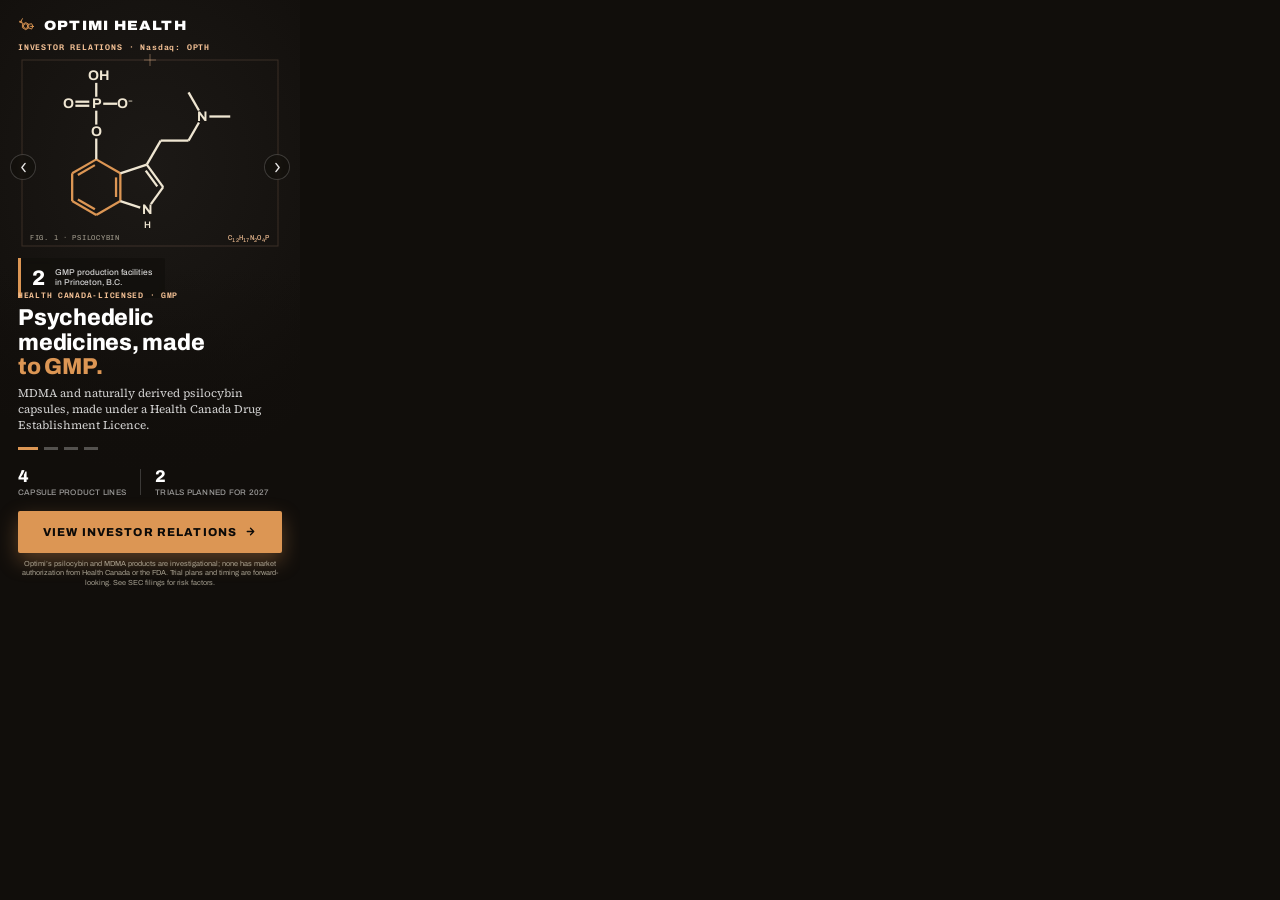
==== concept-a-photo/index.html @ a1453976 "Optimi Health IR concept ad banners (A-D) Co-Authored-By: Claude Opus 5.5 <noreply@anthropic.com>" ====
<!DOCTYPE html>
<html lang="en">
<head>
<meta name="robots" content="noindex,nofollow">
<meta charset="UTF-8">
<meta name="ad.size" content="width=300,height=600">
<meta http-equiv="X-UA-Compatible" content="IE=Edge">
<meta name="viewport" content="width=300,initial-scale=1">
<link rel="icon" href="data:,">
<title>Optimi Health Corp. — Investor Relations</title>
<link rel="preconnect" href="https://fonts.googleapis.com">
<link rel="preconnect" href="https://fonts.gstatic.com" crossorigin>
<link href="https://fonts.googleapis.com/css2?family=Archivo:wdth,wght@75..125,500..900&family=Source+Serif+4:opsz,wght@8..60,400;8..60,500&family=Chivo+Mono:wght@500;600&display=swap" rel="stylesheet">
<link rel="stylesheet" href="style.css">
</head>
<body>

<!--
  Optimi Health Corp. — IR display banner, 300x600 — Concept A: Photo / Dark.
  Promotes: https://media-console-group.github.io/optimihealth-ir-concept/
  Motif / Dark: the IR page's skeletal-formula plates per slide (inline SVG), a
  floating stat chip, persistent logo/ticker chrome, stat row + CTA +
  forward-looking-statements line. Concept C is generated from this file
  (scripts/build_concept_c.py), so re-run that after every edit here.
  Every slide's copy and stat must come from the live IR site.
-->

<div id="banner" aria-label="Optimi Health Corp. investor relations advertisement">

  <div id="slides">
    <!-- Slide 1 -->
    <section class="slide" data-index="0">
      <div class="slide-bg motif" role="img" aria-label="Skeletal formula of psilocybin"><svg class="motif-svg" viewBox="0 0 300 260" aria-hidden="true"><rect class="m-frame" x="22" y="60" width="256" height="186"/><g class="m-cross"><line x1="150" y1="54" x2="150" y2="66"/><line x1="144" y1="60" x2="156" y2="60"/></g>
  <g class="mol mol-psi" transform="translate(52 62) scale(0.6323) translate(-90.0 -52.0)"><g class="mol-b"><line x1="160.0" y1="206.0" x2="198.1" y2="228.0"/><line x1="198.1" y1="228.0" x2="198.1" y2="272.0"/><line x1="191.3" y1="234.5" x2="191.3" y2="265.5"/><line x1="198.1" y1="272.0" x2="160.0" y2="294.0"/><line x1="160.0" y1="294.0" x2="121.9" y2="272.0"/><line x1="157.8" y1="284.9" x2="130.9" y2="269.4"/><line x1="121.9" y1="272.0" x2="121.9" y2="228.0"/><line x1="121.9" y1="228.0" x2="160.0" y2="206.0"/><line x1="130.9" y1="230.6" x2="157.8" y2="215.1"/><line x1="198.1" y1="272.0" x2="229.5" y2="282.2"/><line x1="246.4" y1="276.7" x2="265.8" y2="250.0"/><line x1="265.8" y1="250.0" x2="239.9" y2="214.4"/><line x1="256.5" y1="248.7" x2="238.3" y2="223.7"/><line x1="239.9" y1="214.4" x2="198.1" y2="228.0"/><line x1="239.9" y1="214.4" x2="261.9" y2="176.3"/><line x1="261.9" y1="176.3" x2="305.9" y2="176.3"/><line x1="305.9" y1="176.3" x2="322.4" y2="147.7"/><line x1="338.9" y1="138.2" x2="371.9" y2="138.2"/><line x1="322.4" y1="128.7" x2="305.9" y2="100.1"/><line x1="160.0" y1="206.0" x2="160.0" y2="173.0"/><line x1="160.0" y1="151.0" x2="160.0" y2="129.0"/><line x1="149.0" y1="114.8" x2="127.0" y2="114.8"/><line x1="149.0" y1="121.2" x2="127.0" y2="121.2"/><line x1="171.0" y1="118.0" x2="193.0" y2="118.0"/><line x1="160.0" y1="107.0" x2="160.0" y2="85.0"/></g><g class="mol-t"><text x="239.9" y="292.1">N</text><text x="240.9" y="314.1"><tspan font-size="15" font-weight="600">H</tspan></text><text x="327.9" y="144.7">N</text><text x="160.0" y="168.5">O</text><text x="160.0" y="124.5">P</text><text x="116.0" y="124.5">O</text><text x="206.0" y="124.5">O<tspan font-size="12" dy="-7">&#8722;</tspan></text><text x="164.0" y="80.5">OH</text></g></g>
  <text class="m-lab" x="30" y="240">FIG. 1 &middot; PSILOCYBIN</text>
  <text class="m-lab hi" x="270" y="240" text-anchor="end">C<tspan class="sb">12</tspan>H<tspan class="sb">17</tspan>N<tspan class="sb">2</tspan>O<tspan class="sb">4</tspan>P</text>
</svg></div>
      <div class="slide-scrim-bottom"></div>
      <div class="slide-copy">
        <div class="mid-chip">
          <span class="chip-num">2</span>
          <span class="chip-label">GMP production facilities<br>in Princeton, B.C.</span>
        </div>
        <div class="copy-bottom">
          <div class="kicker">Health Canada-licensed &middot; GMP</div>
          <h1>Psychedelic<br>medicines, made<br><em>to GMP.</em></h1>
          <p>MDMA and naturally derived psilocybin capsules, made under a Health Canada Drug Establishment Licence.</p>
        </div>
      </div>
    </section>
    <!-- Slide 2 -->
    <section class="slide" data-index="1">
      <div class="slide-bg motif" role="img" aria-label="Schematic of the supply route from Princeton, B.C. to Australia"><svg class="motif-svg" viewBox="0 0 300 260" aria-hidden="true"><rect class="m-frame" x="22" y="60" width="256" height="186"/><g class="m-cross"><line x1="150" y1="54" x2="150" y2="66"/><line x1="144" y1="60" x2="156" y2="60"/></g>
  <path class="m-route" d="M70 108 C 120 70, 230 110, 232 196"/>
  <circle class="m-node" cx="70" cy="108" r="5"/><circle class="m-ring" cx="70" cy="108" r="11"/>
  <circle class="m-node hi" cx="232" cy="196" r="5"/><circle class="m-ring hi" cx="232" cy="196" r="11"/>
  <text class="m-lab" x="56" y="132">PRINCETON, B.C.</text>
  <text class="m-lab" x="56" y="143">GMP &middot; HEALTH CANADA DEL</text>
  <text class="m-lab hi" x="270" y="222" text-anchor="end">AUSTRALIA &middot; AUTHORISED</text>
  <text class="m-lab hi" x="270" y="233" text-anchor="end">PRESCRIBER SCHEME</text>
  <text class="m-lab" x="270" y="78" text-anchor="end">SCHEMATIC</text>
</svg></div>
      <div class="slide-scrim-bottom"></div>
      <div class="slide-copy">
        <div class="mid-chip">
          <span class="chip-num">2024</span>
          <span class="chip-label">First commercial supply<br>to Australian prescribers</span>
        </div>
        <div class="copy-bottom">
          <div class="kicker">In market &middot; Australia</div>
          <h1>Already<br>prescribed in<br><em>Australia.</em></h1>
          <p>MDMA for PTSD since 2024 and psilocybin for treatment-resistant depression since 2025.</p>
        </div>
      </div>
    </section>
    <!-- Slide 3 -->
    <section class="slide" data-index="2">
      <div class="slide-bg motif" role="img" aria-label="Dot chart: 200 adults randomized 1 to 1, psilocybin or active placebo"><svg class="motif-svg" viewBox="0 0 300 260" aria-hidden="true"><rect class="m-frame" x="22" y="60" width="256" height="186"/><g class="m-cross"><line x1="150" y1="54" x2="150" y2="66"/><line x1="144" y1="60" x2="156" y2="60"/></g>
  <text class="m-lab" x="30" y="80">RANDOMIZED 1:1 &middot; DOUBLE-BLIND</text>
  <g><circle class="m-dot on" cx="44.0" cy="102.0" r="3.2"/><circle class="m-dot on" cx="53.4" cy="102.0" r="3.2"/><circle class="m-dot on" cx="62.8" cy="102.0" r="3.2"/><circle class="m-dot on" cx="72.2" cy="102.0" r="3.2"/><circle class="m-dot on" cx="81.6" cy="102.0" r="3.2"/><circle class="m-dot on" cx="91.0" cy="102.0" r="3.2"/><circle class="m-dot on" cx="100.4" cy="102.0" r="3.2"/><circle class="m-dot on" cx="109.8" cy="102.0" r="3.2"/><circle class="m-dot on" cx="119.2" cy="102.0" r="3.2"/><circle class="m-dot on" cx="128.6" cy="102.0" r="3.2"/><circle class="m-dot on" cx="44.0" cy="111.4" r="3.2"/><circle class="m-dot on" cx="53.4" cy="111.4" r="3.2"/><circle class="m-dot on" cx="62.8" cy="111.4" r="3.2"/><circle class="m-dot on" cx="72.2" cy="111.4" r="3.2"/><circle class="m-dot on" cx="81.6" cy="111.4" r="3.2"/><circle class="m-dot on" cx="91.0" cy="111.4" r="3.2"/><circle class="m-dot on" cx="100.4" cy="111.4" r="3.2"/><circle class="m-dot on" cx="109.8" cy="111.4" r="3.2"/><circle class="m-dot on" cx="119.2" cy="111.4" r="3.2"/><circle class="m-dot on" cx="128.6" cy="111.4" r="3.2"/><circle class="m-dot on" cx="44.0" cy="120.8" r="3.2"/><circle class="m-dot on" cx="53.4" cy="120.8" r="3.2"/><circle class="m-dot on" cx="62.8" cy="120.8" r="3.2"/><circle class="m-dot on" cx="72.2" cy="120.8" r="3.2"/><circle class="m-dot on" cx="81.6" cy="120.8" r="3.2"/><circle class="m-dot on" cx="91.0" cy="120.8" r="3.2"/><circle class="m-dot on" cx="100.4" cy="120.8" r="3.2"/><circle class="m-dot on" cx="109.8" cy="120.8" r="3.2"/><circle class="m-dot on" cx="119.2" cy="120.8" r="3.2"/><circle class="m-dot on" cx="128.6" cy="120.8" r="3.2"/><circle class="m-dot on" cx="44.0" cy="130.2" r="3.2"/><circle class="m-dot on" cx="53.4" cy="130.2" r="3.2"/><circle class="m-dot on" cx="62.8" cy="130.2" r="3.2"/><circle class="m-dot on" cx="72.2" cy="130.2" r="3.2"/><circle class="m-dot on" cx="81.6" cy="130.2" r="3.2"/><circle class="m-dot on" cx="91.0" cy="130.2" r="3.2"/><circle class="m-dot on" cx="100.4" cy="130.2" r="3.2"/><circle class="m-dot on" cx="109.8" cy="130.2" r="3.2"/><circle class="m-dot on" cx="119.2" cy="130.2" r="3.2"/><circle class="m-dot on" cx="128.6" cy="130.2" r="3.2"/><circle class="m-dot on" cx="44.0" cy="139.6" r="3.2"/><circle class="m-dot on" cx="53.4" cy="139.6" r="3.2"/><circle class="m-dot on" cx="62.8" cy="139.6" r="3.2"/><circle class="m-dot on" cx="72.2" cy="139.6" r="3.2"/><circle class="m-dot on" cx="81.6" cy="139.6" r="3.2"/><circle class="m-dot on" cx="91.0" cy="139.6" r="3.2"/><circle class="m-dot on" cx="100.4" cy="139.6" r="3.2"/><circle class="m-dot on" cx="109.8" cy="139.6" r="3.2"/><circle class="m-dot on" cx="119.2" cy="139.6" r="3.2"/><circle class="m-dot on" cx="128.6" cy="139.6" r="3.2"/><circle class="m-dot on" cx="44.0" cy="149.0" r="3.2"/><circle class="m-dot on" cx="53.4" cy="149.0" r="3.2"/><circle class="m-dot on" cx="62.8" cy="149.0" r="3.2"/><circle class="m-dot on" cx="72.2" cy="149.0" r="3.2"/><circle class="m-dot on" cx="81.6" cy="149.0" r="3.2"/><circle class="m-dot on" cx="91.0" cy="149.0" r="3.2"/><circle class="m-dot on" cx="100.4" cy="149.0" r="3.2"/><circle class="m-dot on" cx="109.8" cy="149.0" r="3.2"/><circle class="m-dot on" cx="119.2" cy="149.0" r="3.2"/><circle class="m-dot on" cx="128.6" cy="149.0" r="3.2"/><circle class="m-dot on" cx="44.0" cy="158.4" r="3.2"/><circle class="m-dot on" cx="53.4" cy="158.4" r="3.2"/><circle class="m-dot on" cx="62.8" cy="158.4" r="3.2"/><circle class="m-dot on" cx="72.2" cy="158.4" r="3.2"/><circle class="m-dot on" cx="81.6" cy="158.4" r="3.2"/><circle class="m-dot on" cx="91.0" cy="158.4" r="3.2"/><circle class="m-dot on" cx="100.4" cy="158.4" r="3.2"/><circle class="m-dot on" cx="109.8" cy="158.4" r="3.2"/><circle class="m-dot on" cx="119.2" cy="158.4" r="3.2"/><circle class="m-dot on" cx="128.6" cy="158.4" r="3.2"/><circle class="m-dot on" cx="44.0" cy="167.8" r="3.2"/><circle class="m-dot on" cx="53.4" cy="167.8" r="3.2"/><circle class="m-dot on" cx="62.8" cy="167.8" r="3.2"/><circle class="m-dot on" cx="72.2" cy="167.8" r="3.2"/><circle class="m-dot on" cx="81.6" cy="167.8" r="3.2"/><circle class="m-dot on" cx="91.0" cy="167.8" r="3.2"/><circle class="m-dot on" cx="100.4" cy="167.8" r="3.2"/><circle class="m-dot on" cx="109.8" cy="167.8" r="3.2"/><circle class="m-dot on" cx="119.2" cy="167.8" r="3.2"/><circle class="m-dot on" cx="128.6" cy="167.8" r="3.2"/><circle class="m-dot on" cx="44.0" cy="177.2" r="3.2"/><circle class="m-dot on" cx="53.4" cy="177.2" r="3.2"/><circle class="m-dot on" cx="62.8" cy="177.2" r="3.2"/><circle class="m-dot on" cx="72.2" cy="177.2" r="3.2"/><circle class="m-dot on" cx="81.6" cy="177.2" r="3.2"/><circle class="m-dot on" cx="91.0" cy="177.2" r="3.2"/><circle class="m-dot on" cx="100.4" cy="177.2" r="3.2"/><circle class="m-dot on" cx="109.8" cy="177.2" r="3.2"/><circle class="m-dot on" cx="119.2" cy="177.2" r="3.2"/><circle class="m-dot on" cx="128.6" cy="177.2" r="3.2"/><circle class="m-dot on" cx="44.0" cy="186.6" r="3.2"/><circle class="m-dot on" cx="53.4" cy="186.6" r="3.2"/><circle class="m-dot on" cx="62.8" cy="186.6" r="3.2"/><circle class="m-dot on" cx="72.2" cy="186.6" r="3.2"/><circle class="m-dot on" cx="81.6" cy="186.6" r="3.2"/><circle class="m-dot on" cx="91.0" cy="186.6" r="3.2"/><circle class="m-dot on" cx="100.4" cy="186.6" r="3.2"/><circle class="m-dot on" cx="109.8" cy="186.6" r="3.2"/><circle class="m-dot on" cx="119.2" cy="186.6" r="3.2"/><circle class="m-dot on" cx="128.6" cy="186.6" r="3.2"/></g>
  <g><circle class="m-dot " cx="172.0" cy="102.0" r="3.2"/><circle class="m-dot " cx="181.4" cy="102.0" r="3.2"/><circle class="m-dot " cx="190.8" cy="102.0" r="3.2"/><circle class="m-dot " cx="200.2" cy="102.0" r="3.2"/><circle class="m-dot " cx="209.6" cy="102.0" r="3.2"/><circle class="m-dot " cx="219.0" cy="102.0" r="3.2"/><circle class="m-dot " cx="228.4" cy="102.0" r="3.2"/><circle class="m-dot " cx="237.8" cy="102.0" r="3.2"/><circle class="m-dot " cx="247.2" cy="102.0" r="3.2"/><circle class="m-dot " cx="256.6" cy="102.0" r="3.2"/><circle class="m-dot " cx="172.0" cy="111.4" r="3.2"/><circle class="m-dot " cx="181.4" cy="111.4" r="3.2"/><circle class="m-dot " cx="190.8" cy="111.4" r="3.2"/><circle class="m-dot " cx="200.2" cy="111.4" r="3.2"/><circle class="m-dot " cx="209.6" cy="111.4" r="3.2"/><circle class="m-dot " cx="219.0" cy="111.4" r="3.2"/><circle class="m-dot " cx="228.4" cy="111.4" r="3.2"/><circle class="m-dot " cx="237.8" cy="111.4" r="3.2"/><circle class="m-dot " cx="247.2" cy="111.4" r="3.2"/><circle class="m-dot " cx="256.6" cy="111.4" r="3.2"/><circle class="m-dot " cx="172.0" cy="120.8" r="3.2"/><circle class="m-dot " cx="181.4" cy="120.8" r="3.2"/><circle class="m-dot " cx="190.8" cy="120.8" r="3.2"/><circle class="m-dot " cx="200.2" cy="120.8" r="3.2"/><circle class="m-dot " cx="209.6" cy="120.8" r="3.2"/><circle class="m-dot " cx="219.0" cy="120.8" r="3.2"/><circle class="m-dot " cx="228.4" cy="120.8" r="3.2"/><circle class="m-dot " cx="237.8" cy="120.8" r="3.2"/><circle class="m-dot " cx="247.2" cy="120.8" r="3.2"/><circle class="m-dot " cx="256.6" cy="120.8" r="3.2"/><circle class="m-dot " cx="172.0" cy="130.2" r="3.2"/><circle class="m-dot " cx="181.4" cy="130.2" r="3.2"/><circle class="m-dot " cx="190.8" cy="130.2" r="3.2"/><circle class="m-dot " cx="200.2" cy="130.2" r="3.2"/><circle class="m-dot " cx="209.6" cy="130.2" r="3.2"/><circle class="m-dot " cx="219.0" cy="130.2" r="3.2"/><circle class="m-dot " cx="228.4" cy="130.2" r="3.2"/><circle class="m-dot " cx="237.8" cy="130.2" r="3.2"/><circle class="m-dot " cx="247.2" cy="130.2" r="3.2"/><circle class="m-dot " cx="256.6" cy="130.2" r="3.2"/><circle class="m-dot " cx="172.0" cy="139.6" r="3.2"/><circle class="m-dot " cx="181.4" cy="139.6" r="3.2"/><circle class="m-dot " cx="190.8" cy="139.6" r="3.2"/><circle class="m-dot " cx="200.2" cy="139.6" r="3.2"/><circle class="m-dot " cx="209.6" cy="139.6" r="3.2"/><circle class="m-dot " cx="219.0" cy="139.6" r="3.2"/><circle class="m-dot " cx="228.4" cy="139.6" r="3.2"/><circle class="m-dot " cx="237.8" cy="139.6" r="3.2"/><circle class="m-dot " cx="247.2" cy="139.6" r="3.2"/><circle class="m-dot " cx="256.6" cy="139.6" r="3.2"/><circle class="m-dot " cx="172.0" cy="149.0" r="3.2"/><circle class="m-dot " cx="181.4" cy="149.0" r="3.2"/><circle class="m-dot " cx="190.8" cy="149.0" r="3.2"/><circle class="m-dot " cx="200.2" cy="149.0" r="3.2"/><circle class="m-dot " cx="209.6" cy="149.0" r="3.2"/><circle class="m-dot " cx="219.0" cy="149.0" r="3.2"/><circle class="m-dot " cx="228.4" cy="149.0" r="3.2"/><circle class="m-dot " cx="237.8" cy="149.0" r="3.2"/><circle class="m-dot " cx="247.2" cy="149.0" r="3.2"/><circle class="m-dot " cx="256.6" cy="149.0" r="3.2"/><circle class="m-dot " cx="172.0" cy="158.4" r="3.2"/><circle class="m-dot " cx="181.4" cy="158.4" r="3.2"/><circle class="m-dot " cx="190.8" cy="158.4" r="3.2"/><circle class="m-dot " cx="200.2" cy="158.4" r="3.2"/><circle class="m-dot " cx="209.6" cy="158.4" r="3.2"/><circle class="m-dot " cx="219.0" cy="158.4" r="3.2"/><circle class="m-dot " cx="228.4" cy="158.4" r="3.2"/><circle class="m-dot " cx="237.8" cy="158.4" r="3.2"/><circle class="m-dot " cx="247.2" cy="158.4" r="3.2"/><circle class="m-dot " cx="256.6" cy="158.4" r="3.2"/><circle class="m-dot " cx="172.0" cy="167.8" r="3.2"/><circle class="m-dot " cx="181.4" cy="167.8" r="3.2"/><circle class="m-dot " cx="190.8" cy="167.8" r="3.2"/><circle class="m-dot " cx="200.2" cy="167.8" r="3.2"/><circle class="m-dot " cx="209.6" cy="167.8" r="3.2"/><circle class="m-dot " cx="219.0" cy="167.8" r="3.2"/><circle class="m-dot " cx="228.4" cy="167.8" r="3.2"/><circle class="m-dot " cx="237.8" cy="167.8" r="3.2"/><circle class="m-dot " cx="247.2" cy="167.8" r="3.2"/><circle class="m-dot " cx="256.6" cy="167.8" r="3.2"/><circle class="m-dot " cx="172.0" cy="177.2" r="3.2"/><circle class="m-dot " cx="181.4" cy="177.2" r="3.2"/><circle class="m-dot " cx="190.8" cy="177.2" r="3.2"/><circle class="m-dot " cx="200.2" cy="177.2" r="3.2"/><circle class="m-dot " cx="209.6" cy="177.2" r="3.2"/><circle class="m-dot " cx="219.0" cy="177.2" r="3.2"/><circle class="m-dot " cx="228.4" cy="177.2" r="3.2"/><circle class="m-dot " cx="237.8" cy="177.2" r="3.2"/><circle class="m-dot " cx="247.2" cy="177.2" r="3.2"/><circle class="m-dot " cx="256.6" cy="177.2" r="3.2"/><circle class="m-dot " cx="172.0" cy="186.6" r="3.2"/><circle class="m-dot " cx="181.4" cy="186.6" r="3.2"/><circle class="m-dot " cx="190.8" cy="186.6" r="3.2"/><circle class="m-dot " cx="200.2" cy="186.6" r="3.2"/><circle class="m-dot " cx="209.6" cy="186.6" r="3.2"/><circle class="m-dot " cx="219.0" cy="186.6" r="3.2"/><circle class="m-dot " cx="228.4" cy="186.6" r="3.2"/><circle class="m-dot " cx="237.8" cy="186.6" r="3.2"/><circle class="m-dot " cx="247.2" cy="186.6" r="3.2"/><circle class="m-dot " cx="256.6" cy="186.6" r="3.2"/></g>
  <text class="m-bv hi" x="86" y="210" text-anchor="middle">100</text>
  <text class="m-bv" x="214" y="210" text-anchor="middle">100</text>
  <text class="m-lab hi" x="86" y="222" text-anchor="middle">PSILOCYBIN</text>
  <text class="m-lab" x="214" y="222" text-anchor="middle">ACTIVE PLACEBO</text>
  <text class="m-lab" x="30" y="240">PROPOSED DESIGN</text>
</svg></div>
      <div class="slide-scrim-bottom"></div>
      <div class="slide-copy">
        <div class="mid-chip">
          <span class="chip-num">200</span>
          <span class="chip-label">Adults with severe MDD<br>in the proposed Phase 2b</span>
        </div>
        <div class="copy-bottom">
          <div class="kicker">OPTI-101 &middot; natural psilocybin</div>
          <h1>Randomized.<br>Double-blind.<br><em>Phase 2b.</em></h1>
          <p>Protocol amendment under Health Canada review; dosing expected Q1 2027.</p>
        </div>
      </div>
    </section>
    <!-- Slide 4 -->
    <section class="slide" data-index="3">
      <div class="slide-bg motif" role="img" aria-label="Skeletal formula of MDMA"><svg class="motif-svg" viewBox="0 0 300 260" aria-hidden="true"><rect class="m-frame" x="22" y="60" width="256" height="186"/><g class="m-cross"><line x1="150" y1="54" x2="150" y2="66"/><line x1="144" y1="60" x2="156" y2="60"/></g>
  <g class="mol mol-mdma" transform="translate(38 104) scale(0.6474) translate(-100.0 -160.0)"><g class="mol-b"><line x1="230.0" y1="196.0" x2="268.1" y2="218.0"/><line x1="232.2" y1="205.1" x2="259.1" y2="220.6"/><line x1="268.1" y1="218.0" x2="268.1" y2="262.0"/><line x1="268.1" y1="262.0" x2="230.0" y2="284.0"/><line x1="259.1" y1="259.4" x2="232.2" y2="274.9"/><line x1="230.0" y1="284.0" x2="191.9" y2="262.0"/><line x1="191.9" y1="262.0" x2="191.9" y2="218.0"/><line x1="198.7" y1="255.5" x2="198.7" y2="224.5"/><line x1="191.9" y1="218.0" x2="230.0" y2="196.0"/><line x1="191.9" y1="218.0" x2="160.5" y2="207.8"/><line x1="143.6" y1="213.3" x2="124.2" y2="240.0"/><line x1="124.2" y1="240.0" x2="143.6" y2="266.7"/><line x1="160.5" y1="272.2" x2="191.9" y2="262.0"/><line x1="268.1" y1="218.0" x2="306.2" y2="196.0"/><line x1="306.2" y1="196.0" x2="344.3" y2="218.0"/><line x1="344.3" y1="218.0" x2="344.3" y2="262.0"/><line x1="344.3" y1="218.0" x2="372.9" y2="201.5"/><line x1="391.9" y1="201.5" x2="420.5" y2="218.0"/></g><g class="mol-t"><text x="150.1" y="210.9">O</text><text x="150.1" y="282.1">O</text><text x="382.4" y="202.5">N</text><text x="382.4" y="181.5"><tspan font-size="15" font-weight="600">H</tspan></text></g></g>
  <text class="m-lab" x="30" y="240">FIG. 2 &middot; MDMA</text>
  <text class="m-lab hi" x="270" y="240" text-anchor="end">C<tspan class="sb">11</tspan>H<tspan class="sb">15</tspan>NO<tspan class="sb">2</tspan></text>
</svg></div>
      <div class="slide-scrim-bottom"></div>
      <div class="slide-copy">
        <div class="mid-chip">
          <span class="chip-num">100</span>
          <span class="chip-label">Veterans &amp; front-line<br>workers in the Phase 3</span>
        </div>
        <div class="copy-bottom">
          <div class="kicker">OPTI-201 &middot; MDMA for PTSD</div>
          <h1>A Phase 3<br>expected to<br><em>begin in 2027.</em></h1>
          <p>Holds a Health Canada No Objection Letter. The trial&rsquo;s MDMA batch is already made.</p>
        </div>
      </div>
    </section>
  </div>

  <!-- Persistent chrome — sits above the rotating slides -->
  <header id="top-bar" class="reveal" data-delay="0">
    <div id="logo">
      <svg class="mark" viewBox="0 0 32 32" aria-hidden="true"><g fill="none" stroke="currentColor" stroke-width="1.6" stroke-linecap="round" stroke-linejoin="round"><polygon points="8,14 13,11 18,14 18,20 13,23 8,20"/><polygon points="10,14.6 13,13 16,14.6 16,19.4 13,21 10,19.4"/><polyline points="18,14 23,13 25,17.5 23,22 18,20"/><path d="M 21.2 17.5 L 23.3 17.5"/><circle cx="25" cy="17.5" r="0.9" fill="currentColor"/><line x1="8" y1="14" x2="5" y2="9"/><line x1="5" y1="9" x2="2.5" y2="9"/><line x1="5" y1="9" x2="7.4" y2="4.6"/><line x1="3.2" y1="10.7" x2="6.8" y2="10.7"/></g></svg>
      <span id="wordmark">OPTIMI HEALTH</span>
    </div>
    <div id="eyebrow">INVESTOR&nbsp;RELATIONS&nbsp;·&nbsp;Nasdaq:&nbsp;OPTH</div>
  </header>

  <button type="button" class="nav-arrow" id="arrow-prev" aria-label="Previous slide">
    <svg viewBox="0 0 16 16"><path d="M10 3 6 8l4 5" stroke="currentColor" stroke-width="1.7" fill="none" stroke-linecap="round" stroke-linejoin="round"/></svg>
  </button>
  <button type="button" class="nav-arrow" id="arrow-next" aria-label="Next slide">
    <svg viewBox="0 0 16 16"><path d="M6 3l4 5-4 5" stroke="currentColor" stroke-width="1.7" fill="none" stroke-linecap="round" stroke-linejoin="round"/></svg>
  </button>

  <div id="bottom-fixed" class="reveal" data-delay="4">
    <div id="dots" role="tablist" aria-label="Slide selector">
      <button class="dot active" data-index="0" aria-label="Slide 1: Overview"></button>
      <button class="dot" data-index="1" aria-label="Slide 2: Australia"></button>
      <button class="dot" data-index="2" aria-label="Slide 3: OPTI-101"></button>
      <button class="dot" data-index="3" aria-label="Slide 4: OPTI-201"></button>
    </div>

    <div id="stat-row">
      <div class="stat">
        <span class="stat-num">4</span>
        <span class="stat-label">Capsule product lines</span>
      </div>
      <div class="stat-div"></div>
      <div class="stat">
        <span class="stat-num">2</span>
        <span class="stat-label">Trials planned for 2027</span>
      </div>
    </div>

    <a href="#" id="cta">
      <span>View Investor Relations</span>
      <svg viewBox="0 0 16 16" id="cta-arrow" aria-hidden="true"><path d="M4 8h8M8 4l4 4-4 4" stroke="currentColor" stroke-width="1.6" fill="none" stroke-linecap="round" stroke-linejoin="round"/></svg>
    </a>
    <p id="disclosure">Optimi&rsquo;s psilocybin and MDMA products are investigational; none has market authorization from Health Canada or the FDA. Trial plans and timing are forward-looking. See SEC filings for risk factors.</p>
  </div>

  <!-- Standard HTML5-ad click-tag plumbing -->
  <div id="click-tag-wrapper"></div>
</div>

<script src="script.js"></script>
</body>
</html>
---- concept-a-photo/style.css ----
/* ── Brand tokens — the ONLY place colors are defined. Set --dark,
   --navy, --accent and --gold from the company's real site; the rest
   derive from them (color-mix: Chrome 111+ / Safari 16.2+). ── */
:root {
  --dark:      #110e0b;
  --dark-2:    color-mix(in srgb, var(--dark) 70%, black);
  --navy:      #1c1916;
  --accent:    #dc9654;
  --accent-d:  color-mix(in srgb, var(--accent) 82%, black);
  --accent-lt: color-mix(in srgb, var(--accent) 62%, white);
  --gold:      #f5c296;
  --gold-d:    color-mix(in srgb, var(--gold) 85%, black);
  --white:     #ffffff;
  --cta-ink:   var(--dark-2);  /* text on the accent CTA — set to var(--dark-2) if white fails contrast on a light accent */
  --font-head: 'Archivo', system-ui, sans-serif;
  --font:      'Archivo', system-ui, sans-serif;
  --mono:      'Chivo Mono', ui-monospace, monospace;
  --ease:      cubic-bezier(0.16,1,0.3,1);
}

* { margin:0; padding:0; box-sizing:border-box; }
html, body { width:300px; height:600px; overflow:hidden; background:var(--dark); }
body { font-family:var(--font); -webkit-font-smoothing:antialiased; }
a { text-decoration:none; color:inherit; }
button { border:0; background:none; font:inherit; color:inherit; cursor:pointer; -webkit-tap-highlight-color:transparent; }

/* ── Canvas ─────────────────────────────────────────────────────────
   Fixed 300x600 stage. A crossfading slide stack sits at the bottom of
   the z-order; persistent chrome (logo, nav, stats, CTA) is pinned on
   top of it and never rotates — same "fixed shell / rotating cards"
   split the Knorex reference banner used with royalSlider. */
#banner {
  position:relative;
  width:300px;
  height:600px;
  overflow:hidden;
  cursor:pointer;
  background:var(--dark);
}

/* ── Slide stack ────────────────────────────────────────────────── */
#slides { position:absolute; inset:0; z-index:1; }

.slide {
  position:absolute;
  inset:0;
  opacity:0;
  z-index:1;
  pointer-events:none;
  transition:opacity 0.9s ease;
}
.slide.active { opacity:1; z-index:2; pointer-events:auto; }

.slide-bg {
  position:absolute;
  top:0; left:0;
  width:100%; height:100%;
  object-fit:cover;
  object-position:center 20%;
  z-index:1;
  animation:kenburns 7s ease-out infinite alternate;
  user-select:none;
  -webkit-user-drag:none;
}
@keyframes kenburns {
  from { transform:scale(1); }
  to   { transform:scale(1.09); }
}

.slide-scrim-top, .slide-scrim-bottom {
  position:absolute;
  left:0; right:0;
  z-index:2;
  pointer-events:none;
}
.slide-scrim-top {
  top:0; height:190px;
  background:linear-gradient(180deg, color-mix(in srgb, var(--dark-2) 94%, transparent) 0%, color-mix(in srgb, var(--dark-2) 62%, transparent) 55%, color-mix(in srgb, var(--dark-2) 0%, transparent) 100%);
}
.slide-scrim-bottom {
  bottom:0; height:336px;
  background:linear-gradient(0deg, var(--dark) 0%, color-mix(in srgb, var(--dark) 93%, transparent) 42%, color-mix(in srgb, var(--dark) 0%, transparent) 100%);
}

.slide-copy {
  position:absolute;
  inset:0;
  z-index:3;
  transform:translateY(12px);
  transition:transform 0.9s var(--ease);
}
.slide.active .slide-copy { transform:translateY(0); }

/* Floating mid-image stat chip (per slide) */
.mid-chip {
  position:absolute;
  top:258px; left:18px;
  display:flex;
  align-items:center;
  gap:10px;
  padding:9px 13px 9px 11px;
  background:color-mix(in srgb, var(--dark) 58%, transparent);
  border-left:3px solid var(--accent);
  border-radius:0 3px 3px 0;
  backdrop-filter:blur(3px);
  -webkit-backdrop-filter:blur(3px);
}
.chip-num {
  font-family:var(--font-head);
  font-weight:800;
  font-size:19px;
  color:var(--white);
  white-space:nowrap;
}
.chip-num em { font-style:normal; color:var(--accent); }
.chip-label {
  font-family:var(--font);
  font-size:8.4px;
  line-height:1.25;
  font-weight:500;
  color:rgba(255,255,255,0.82);
}

/* Rotating headline block, pinned above the fixed bottom bar */
.copy-bottom {
  position:absolute;
  left:0; right:0;
  bottom:150px;
  padding:0 18px;
}
.kicker {
  font-family:var(--mono);
  font-weight:600;
  font-size:8px;
  letter-spacing:0.09em;
  text-transform:uppercase;
  color:var(--accent-lt);
  margin-bottom:6px;
}
.copy-bottom h1 {
  font-family:var(--font-head);
  font-weight:900;
  font-size:20px;
  line-height:1.14;
  letter-spacing:-0.01em;
  color:var(--white);
}
.copy-bottom h1 em { font-style:normal; color:var(--accent); }
.copy-bottom p {
  margin-top:7px;
  font-size:11px;
  line-height:1.4;
  color:rgba(255,255,255,0.8);
  max-width:255px;
}

/* ── Persistent chrome (never rotates) ─────────────────────────── */
#top-bar {
  position:absolute;
  top:0; left:0; right:0;
  z-index:5;
  display:flex;
  flex-direction:column;
  gap:7px;
  padding:16px 18px 0;
}
#logo { display:flex; align-items:center; gap:7px; }
#logo .mark { width:19px; height:19px; flex:none; }
#wordmark {
  font-family:var(--font-head);
  font-weight:800;
  font-size:13.5px;
  letter-spacing:0.01em;
  color:var(--white);
}
#eyebrow {
  font-family:var(--mono);
  font-weight:600;
  font-size:8.2px;
  letter-spacing:0.1em;
  color:var(--accent-lt);
}

.nav-arrow {
  position:absolute;
  top:154px;
  width:26px; height:26px;
  z-index:5;
  display:flex;
  align-items:center;
  justify-content:center;
  background:color-mix(in srgb, var(--dark) 45%, transparent);
  border:1px solid rgba(255,255,255,0.18);
  border-radius:50%;
  color:rgba(255,255,255,0.9);
  backdrop-filter:blur(2px);
  -webkit-backdrop-filter:blur(2px);
  transition:background .2s ease, transform .15s ease;
}
.nav-arrow svg { width:13px; height:13px; }
.nav-arrow:active { transform:scale(0.9); background:color-mix(in srgb, var(--accent) 55%, transparent); }
#arrow-prev { left:10px; }
#arrow-next { right:10px; }

#bottom-fixed {
  position:absolute;
  left:0; right:0; bottom:0;
  z-index:5;
  padding:0 18px 12px;
}

#dots {
  display:flex;
  gap:6px;
  margin-bottom:11px;
}
.dot {
  width:14px; height:3px;
  border-radius:2px;
  background:rgba(255,255,255,0.28);
  transition:background .3s ease, width .3s ease;
  padding:6px 0;
  background-clip:content-box;
  box-sizing:content-box;
}
.dot.active { background-color:var(--accent); width:20px; }  /* background-color, not the shorthand: the shorthand resets background-clip and paints the whole 15px hit area as a square */

#stat-row {
  display:flex;
  align-items:center;
  gap:14px;
}
.stat { display:flex; flex-direction:column; gap:2px; }
.stat-num {
  font-family:var(--font-head);
  font-weight:800;
  font-size:15px;
  color:var(--white);
}
.stat-num em { font-style:normal; color:var(--accent); }
.stat-label {
  font-family:var(--font);
  font-size:8px;
  font-weight:500;
  letter-spacing:0.03em;
  text-transform:uppercase;
  color:rgba(255,255,255,0.58);
}
.stat-div { width:1px; height:26px; background:rgba(255,255,255,0.18); }

#cta {
  margin-top:14px;
  display:flex;
  align-items:center;
  justify-content:center;
  gap:7px;
  width:100%;
  height:42px;
  background:var(--accent);
  border-radius:3px;
  color:var(--cta-ink);
  font-family:var(--font-head);
  font-weight:800;
  font-size:11.5px;
  letter-spacing:0.06em;
  text-transform:uppercase;
  box-shadow:0 8px 20px color-mix(in srgb, var(--accent) 35%, transparent);
  animation:cta-pulse 1.8s ease-in-out 2.6s 6;
}
#cta-arrow { width:13px; height:13px; }

/* Required disclosure line under the CTA */
#disclosure {
  margin-top:8px;
  font-family:var(--mono);
  font-size:6.6px;
  letter-spacing:0.03em;
  line-height:1.2;
  text-align:center;
  color:rgba(255,255,255,0.55);
}
@keyframes cta-pulse {
  0%, 100% { box-shadow:0 8px 20px color-mix(in srgb, var(--accent) 35%, transparent); }
  50%      { box-shadow:0 8px 26px color-mix(in srgb, var(--accent) 65%, transparent), 0 0 0 5px color-mix(in srgb, var(--accent) 12%, transparent); }
}

/* ── Entrance sequence (initial load only) ─────────────────────── */
.reveal {
  opacity:0;
  transform:translateY(14px);
  transition:opacity .7s var(--ease), transform .7s var(--ease);
}
#banner.is-live .reveal { opacity:1; transform:none; }
#top-bar[data-delay="0"] { transition-delay:.05s; }
#bottom-fixed[data-delay="4"] { transition-delay:.55s; }

#click-tag-wrapper { position:absolute; width:0; height:0; overflow:hidden; }

@media (prefers-reduced-motion: reduce) {
  .slide-bg { animation:none; }
  #cta { animation:none; }
  .reveal { transition-duration:.01s; transition-delay:0s !important; }
  .slide, .slide-copy { transition-duration:.2s; }
}

/* ══ Optimi overrides ══ */
#logo .mark { color:var(--accent); }
#wordmark { font-family:var(--font-head); font-weight:900; font-stretch:112%; letter-spacing:0.09em; }
.copy-bottom { bottom:166px; }
.slide-bg.motif { animation:none; background:radial-gradient(120% 70% at 50% 28%, var(--navy) 0%, var(--dark) 72%); }
.motif-svg { position:absolute; left:0; top:0; width:300px; height:260px; }
.m-frame { fill:none; stroke:rgba(245,194,150,0.16); stroke-width:1; }
.m-cross line { stroke:rgba(245,194,150,0.4); stroke-width:1; }
.mol-b line { stroke:#efe6d2; stroke-width:2.3; vector-effect:non-scaling-stroke; }
.motif .mol-t text { font-family:'Archivo', sans-serif; font-weight:700; font-size:22px; fill:#efe6d2; text-anchor:middle; }
.mol-psi .mol-b line:nth-child(-n+9) { stroke:var(--accent); }
.mol-mdma .mol-b line:nth-child(-n+6) { stroke:var(--accent); }
.m-route { fill:none; stroke:var(--accent); stroke-width:1.4; stroke-dasharray:4 4; animation:dash 3s linear infinite; }
@keyframes dash { to { stroke-dashoffset:-32; } }
.m-node { fill:#efe6d2; } .m-node.hi { fill:var(--accent); }
.m-ring { fill:none; stroke:rgba(239,230,210,0.35); stroke-width:1; } .m-ring.hi { stroke:var(--accent); opacity:.6; }
.m-dot { fill:none; stroke:rgba(239,230,210,0.42); stroke-width:1; }
.m-dot.on { fill:var(--accent); stroke:none; }
.motif .m-lab { font-family:var(--mono); font-size:7.2px; letter-spacing:0.1em; fill:rgba(239,230,210,0.62); }
.motif .m-lab .sb { font-size:5.4px; baseline-shift:-1.6px; letter-spacing:0.02em; }
.motif .m-lab.hi, .motif .m-bv.hi { fill:var(--gold); }
.motif .m-bv { font-family:var(--font-head); font-size:13px; font-weight:800; fill:rgba(239,230,210,0.85); }
.chip-num { font-family:var(--font-head); font-weight:800; font-size:21px; }
.chip-num em, .stat-num em { color:var(--gold); font-style:normal; }
.copy-bottom h1 { font-weight:800; font-stretch:96%; font-size:23px; line-height:1.06; letter-spacing:-0.01em; }
.copy-bottom h1 em { font-style:normal; color:var(--accent); }
.copy-bottom p { font-family:'Source Serif 4', Georgia, serif; font-size:11.5px; line-height:1.38; }
.kicker, #eyebrow { color:var(--gold); }
.stat-num { font-family:var(--font-head); font-weight:800; font-size:17px; }
#cta { font-family:var(--font); font-weight:800; letter-spacing:0.1em; border-radius:2px; }
#disclosure { font-family:var(--font); font-size:7.3px; letter-spacing:0; line-height:1.3; margin:7px -6px 0; color:rgba(239,230,210,0.66); white-space:normal; }
@media (prefers-reduced-motion: reduce) { .m-route { animation:none; } }
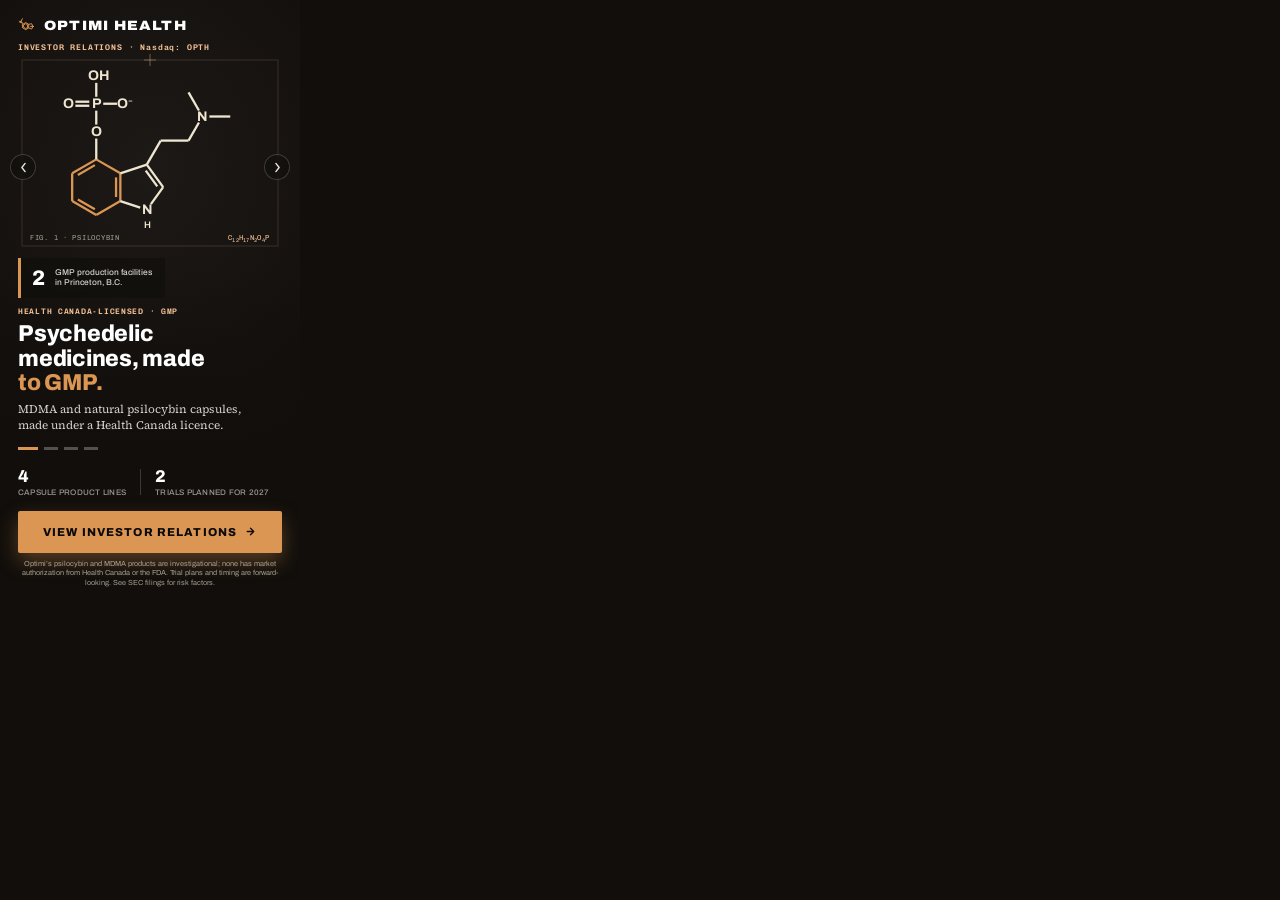
==== commit a46047b8: "Shorten A/C slide 1 lead so the kicker clears the chip Co-Authored-By: Claude Opus 5.5 <noreply@anth" ====
--- a/concept-a-photo/index.html
+++ b/concept-a-photo/index.html
@@ -44,7 +44,7 @@
         <div class="copy-bottom">
           <div class="kicker">Health Canada-licensed &middot; GMP</div>
           <h1>Psychedelic<br>medicines, made<br><em>to GMP.</em></h1>
-          <p>MDMA and naturally derived psilocybin capsules, made under a Health Canada Drug Establishment Licence.</p>
+          <p>MDMA and natural psilocybin capsules, made under a Health Canada licence.</p>
         </div>
       </div>
     </section>
